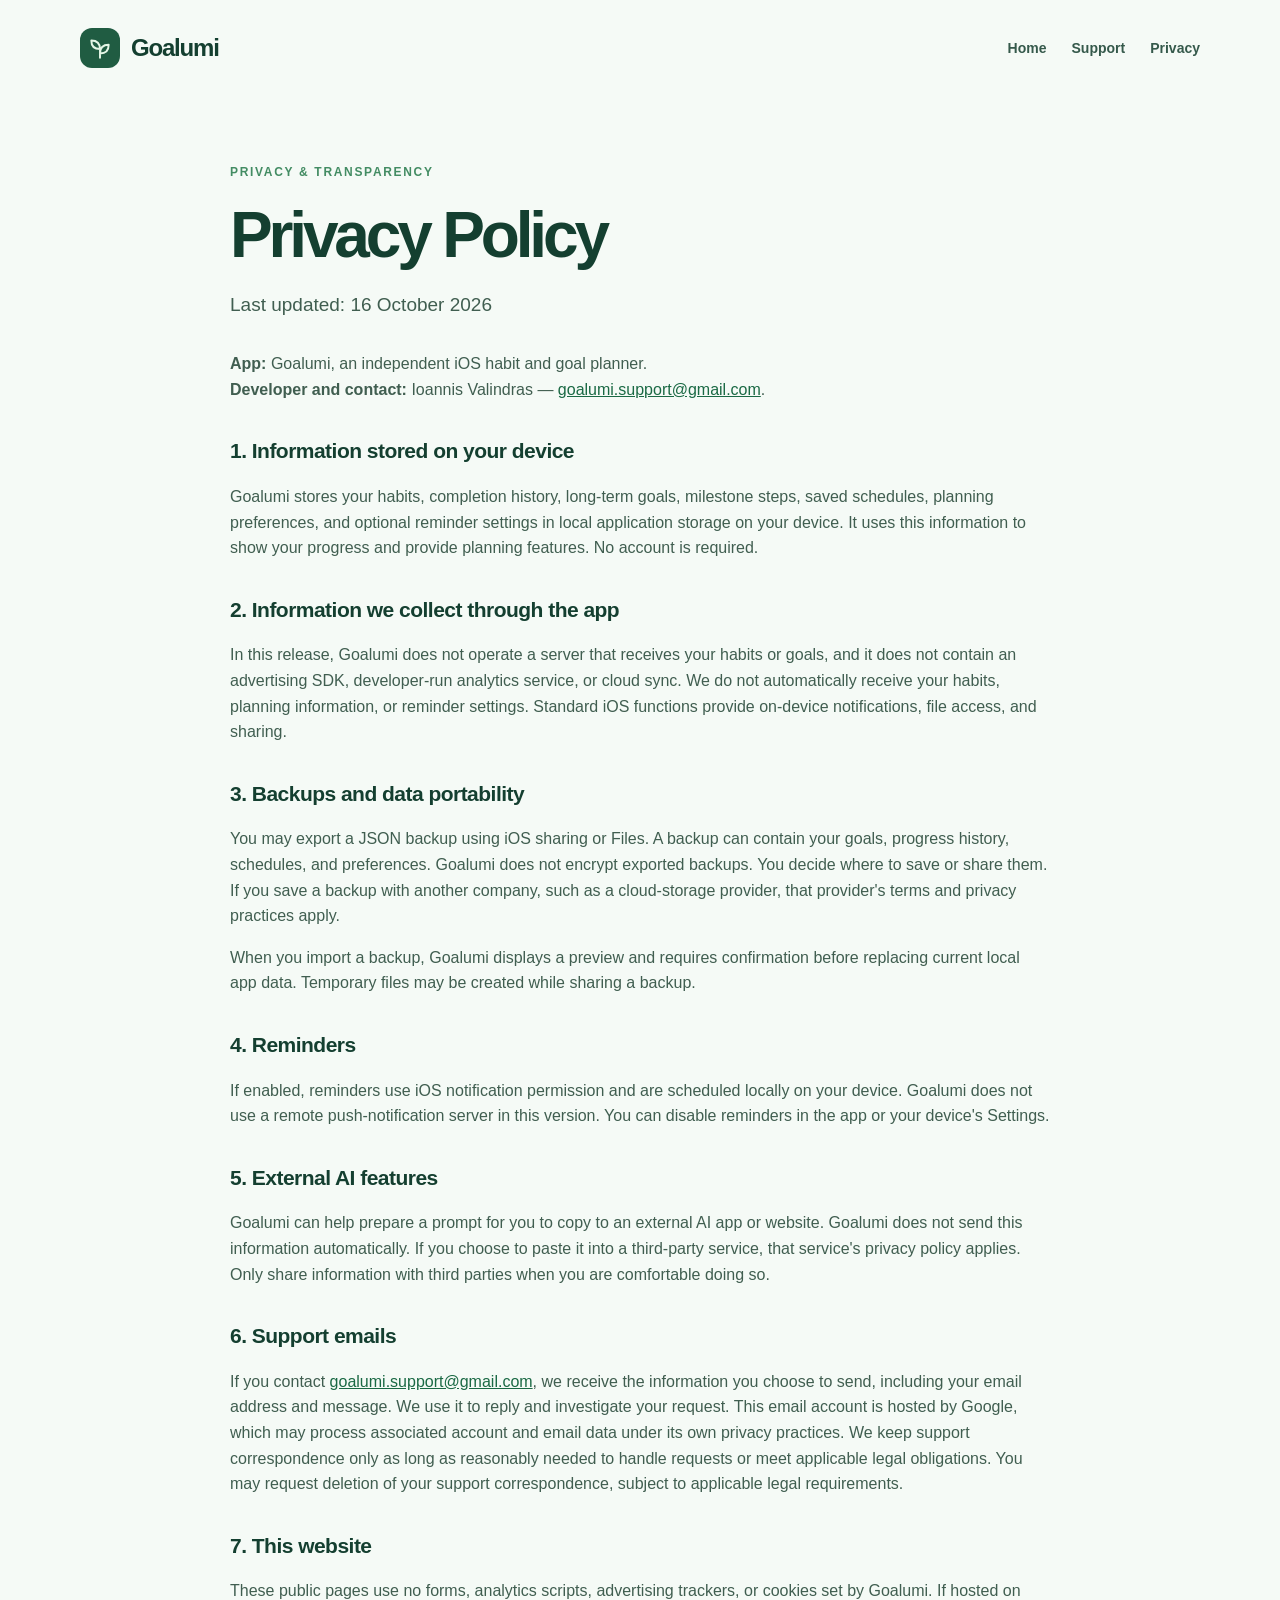
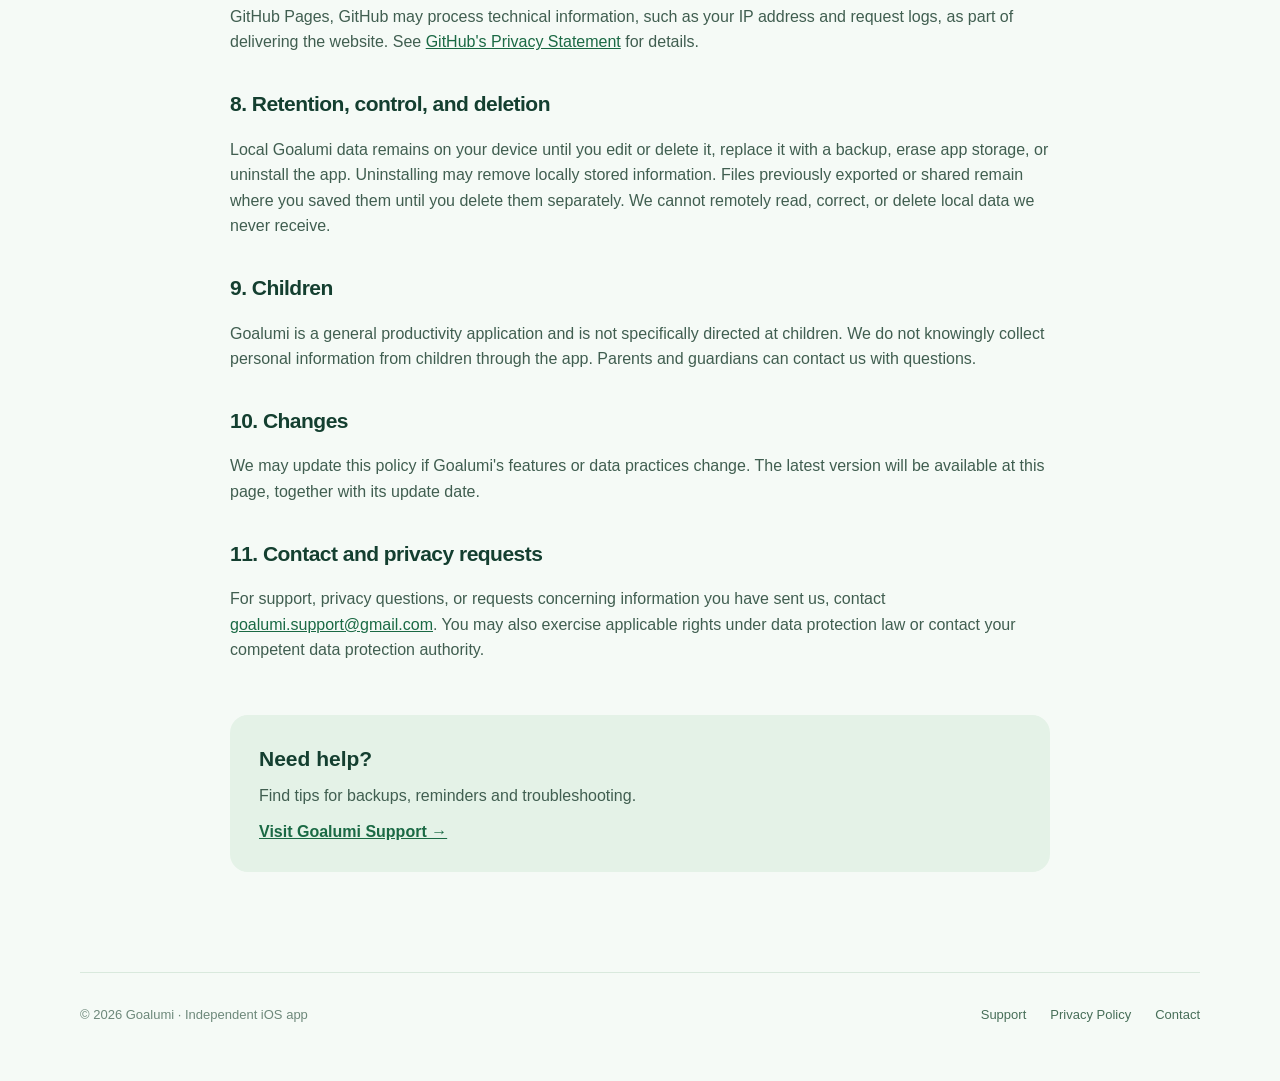
==== privacy.html @ 4074c79c "Add files via upload" ====
<!doctype html><html lang="en"><head><meta charset="utf-8"><meta name="viewport" content="width=device-width,initial-scale=1"><meta name="color-scheme" content="light"><meta name="theme-color" content="#edf6ee"><meta name="description" content="Goalumi helps you build habits and turn bigger goals into small, manageable steps."><link rel="icon" href="assets/goalumi-icon.png" type="image/png"><link rel="stylesheet" href="styles.css"><title>Goalumi — Privacy Policy</title></head><body><header class="topbar wrap"><a class="brand" href="index.html"><span class="mark"><svg viewBox="0 0 24 24" aria-hidden="true"><path d="M12 21v-8M12 13C6.5 13 4 9.6 4 5c5 0 8 2.7 8 8ZM12 17c0-5.4 2.5-8 8-8 0 5.4-2.5 8-8 8Z"/></svg></span>Goalumi</a><nav aria-label="Site"><a href="index.html">Home</a><a href="support.html">Support</a><a href="privacy.html">Privacy</a></nav></header><main class="wrap interior legal"><span class="eyebrow">PRIVACY & TRANSPARENCY</span><h1>Privacy Policy</h1><p class="intro">Last updated: 16 October 2026</p><p><strong>App:</strong> Goalumi, an independent iOS habit and goal planner.<br><strong>Developer and contact:</strong> Ioannis Valindras — <a href="mailto:goalumi.support@gmail.com">goalumi.support@gmail.com</a>.</p><h2>1. Information stored on your device</h2><p>Goalumi stores your habits, completion history, long-term goals, milestone steps, saved schedules, planning preferences, and optional reminder settings in local application storage on your device. It uses this information to show your progress and provide planning features. No account is required.</p><h2>2. Information we collect through the app</h2><p>In this release, Goalumi does not operate a server that receives your habits or goals, and it does not contain an advertising SDK, developer-run analytics service, or cloud sync. We do not automatically receive your habits, planning information, or reminder settings. Standard iOS functions provide on-device notifications, file access, and sharing.</p><h2>3. Backups and data portability</h2><p>You may export a JSON backup using iOS sharing or Files. A backup can contain your goals, progress history, schedules, and preferences. Goalumi does not encrypt exported backups. You decide where to save or share them. If you save a backup with another company, such as a cloud-storage provider, that provider's terms and privacy practices apply.</p><p>When you import a backup, Goalumi displays a preview and requires confirmation before replacing current local app data. Temporary files may be created while sharing a backup.</p><h2>4. Reminders</h2><p>If enabled, reminders use iOS notification permission and are scheduled locally on your device. Goalumi does not use a remote push-notification server in this version. You can disable reminders in the app or your device's Settings.</p><h2>5. External AI features</h2><p>Goalumi can help prepare a prompt for you to copy to an external AI app or website. Goalumi does not send this information automatically. If you choose to paste it into a third-party service, that service's privacy policy applies. Only share information with third parties when you are comfortable doing so.</p><h2>6. Support emails</h2><p>If you contact <a href="mailto:goalumi.support@gmail.com">goalumi.support@gmail.com</a>, we receive the information you choose to send, including your email address and message. We use it to reply and investigate your request. This email account is hosted by Google, which may process associated account and email data under its own privacy practices. We keep support correspondence only as long as reasonably needed to handle requests or meet applicable legal obligations. You may request deletion of your support correspondence, subject to applicable legal requirements.</p><h2>7. This website</h2><p>These public pages use no forms, analytics scripts, advertising trackers, or cookies set by Goalumi. If hosted on GitHub Pages, GitHub may process technical information, such as your IP address and request logs, as part of delivering the website. See <a href="https://docs.github.com/en/site-policy/privacy-policies/github-general-privacy-statement" rel="noopener noreferrer">GitHub's Privacy Statement</a> for details.</p><h2>8. Retention, control, and deletion</h2><p>Local Goalumi data remains on your device until you edit or delete it, replace it with a backup, erase app storage, or uninstall the app. Uninstalling may remove locally stored information. Files previously exported or shared remain where you saved them until you delete them separately. We cannot remotely read, correct, or delete local data we never receive.</p><h2>9. Children</h2><p>Goalumi is a general productivity application and is not specifically directed at children. We do not knowingly collect personal information from children through the app. Parents and guardians can contact us with questions.</p><h2>10. Changes</h2><p>We may update this policy if Goalumi's features or data practices change. The latest version will be available at this page, together with its update date.</p><h2>11. Contact and privacy requests</h2><p>For support, privacy questions, or requests concerning information you have sent us, contact <a href="mailto:goalumi.support@gmail.com">goalumi.support@gmail.com</a>. You may also exercise applicable rights under data protection law or contact your competent data protection authority.</p><div class="softcall"><h3>Need help?</h3><p>Find tips for backups, reminders and troubleshooting.</p><a href="support.html">Visit Goalumi Support →</a></div></main><footer class="footer wrap"><span>© 2026 Goalumi · Independent iOS app</span><div><a href="support.html">Support</a><a href="privacy.html">Privacy Policy</a><a href="mailto:goalumi.support@gmail.com">Contact</a></div></footer></body></html>
---- styles.css ----
:root{color-scheme:light;--ink:#143f30;--green:#1e6547;--mint:#dff0e4;--bg:#f5faf6;--border:#d9e9dd;--secondary:#58736a}*{box-sizing:border-box}html{scroll-behavior:smooth}body{margin:0;background:var(--bg);color:var(--ink);font:16px/1.6 -apple-system,BlinkMacSystemFont,"Segoe UI",Arial,sans-serif}a{color:#1a6944}a:focus-visible,summary:focus-visible{outline:3px solid #8cd8a7;outline-offset:4px}.wrap{width:min(1120px,calc(100% - 44px));margin-inline:auto}.topbar{min-height:96px;display:flex;justify-content:space-between;align-items:center}.brand{display:flex;align-items:center;gap:11px;font-weight:800;letter-spacing:-.05em;font-size:24px;text-decoration:none;color:var(--ink)}.mark{display:grid;place-items:center;width:40px;height:40px;border-radius:12px;background:#205c42}.mark svg{width:26px;height:26px;fill:none;stroke:#e4f6e6;stroke-width:1.8;stroke-linecap:round;stroke-linejoin:round}.topbar nav{display:flex;gap:25px}.topbar nav a{font-size:14px;font-weight:650;text-decoration:none;color:#35594b}.topbar nav a:hover,.footer a:hover{text-decoration:underline}.hero{display:grid;grid-template-columns:1.2fr .8fr;min-height:660px;align-items:center;gap:50px;padding-block:52px 65px}.eyebrow{font-size:12px;font-weight:800;letter-spacing:.14em;color:#438c63;text-transform:uppercase}.eyedot{display:inline-block;width:9px;height:9px;border-radius:50%;background:#54af78;margin-right:9px}.hero h1{font-size:clamp(44px,5.4vw,79px);letter-spacing:-.07em;line-height:1.13;margin:24px 0}.hero h1 em{font-style:normal;color:#30865a}.lead{font-size:20px;max-width:540px;color:#466a58;line-height:1.55}.tags{display:flex;flex-wrap:wrap;gap:9px;margin-top:25px}.tags span{background:#e4f3e8;border:1px solid #d2e9d9;padding:6px 12px;border-radius:99px;font-size:13px;color:#286746;font-weight:700}.muted{color:#648474;font-size:14px}.mainbutton{display:inline-flex;gap:25px;background:#1f6344;color:white;text-decoration:none;padding:13px 20px;border-radius:13px;font-weight:700;margin-top:14px}.hero-visual{position:relative;display:flex;justify-content:center;align-items:center;min-height:570px}.visual-back{position:absolute;border-radius:44%;width:94%;height:84%;background:radial-gradient(circle at 40% 40%,#c0e6c5,#e3f1e4 65%,transparent 80%);filter:blur(13px)}.hero-visual img{position:relative;width:300px;max-width:80%;height:560px;object-fit:cover;object-position:top;border-radius:30px;box-shadow:0 34px 85px #17432d22;border:8px solid #f8fcf9}.visual-note{position:absolute;bottom:36px;right:0;background:white;border:1px solid #dceee0;border-radius:12px;padding:12px 16px;font-size:13px;font-weight:800;color:#2d6d4a;box-shadow:0 16px 32px #224a3522}.features{padding-block:78px;border-top:1px solid var(--border);display:grid;grid-template-columns:.75fr 1.25fr;gap:85px}.features h2{font-size:clamp(34px,4vw,55px);letter-spacing:-.06em;line-height:1.2}.feature-list article{display:flex;gap:25px;border-bottom:1px solid var(--border);padding:25px 0}.feature-list article:first-child{padding-top:4px}.number{color:#78b68e;font-weight:850;font-size:15px}.feature-list h3{font-size:20px;letter-spacing:-.02em;margin:0 0 4px}.feature-list p{color:#527061;margin:0}.bottom-cta{background:#e4f2e7;padding:44px 54px;border-radius:22px;margin-bottom:65px}.bottom-cta h2{font-size:29px;letter-spacing:-.04em;margin:0 0 7px}.bottom-cta p{color:#527061;margin:0}.links{display:flex;gap:25px;margin-top:15px}.links a{font-weight:750;text-decoration:none}.footer{border-top:1px solid var(--border);padding-block:32px 55px;display:flex;justify-content:space-between;gap:30px;font-size:13px;color:#6d887a}.footer div{display:flex;gap:24px}.footer a{text-decoration:none;color:#476e58}.interior{max-width:790px;min-height:73vh;padding-block:62px 100px}.interior h1{font-size:clamp(42px,6vw,64px);letter-spacing:-.065em;line-height:1.13;margin:15px 0 17px}.intro{font-size:19px;color:#537261;margin-bottom:31px}.interior h2{margin:40px 0 11px;letter-spacing:-.025em;font-size:24px}.contact-card{display:flex;align-items:center;gap:20px;background:#e1f1e6;border:1px solid #c8e5d2;padding:23px;border-radius:17px;text-decoration:none;color:#215f42}.contact-card .contact-icon{font-size:28px}.contact-card span:nth-child(2){flex:1}.contact-card strong{font-size:18px}.contact-card small{display:block;color:#517d61}.faq{border-top:1px solid var(--border)}.faq details{border-bottom:1px solid var(--border);padding:17px 0}.faq summary{font-weight:750;cursor:pointer;list-style-position:outside}.faq p{color:#527061;margin:9px 0 3px}.softcall{margin-top:52px;background:#e4f2e7;padding:27px 29px;border-radius:18px}.softcall h3{margin:0 0 7px;font-size:21px}.softcall p{color:#557464;margin:0 0 11px}.softcall a{font-weight:750}.legal{max-width:820px}.legal h2{margin-top:32px;font-size:21px}.legal p{color:#405e50}.legal a{overflow-wrap:anywhere}@media(max-width:760px){.topbar{min-height:76px}.topbar nav{gap:14px}.topbar nav a{font-size:13px}.brand{font-size:20px}.hero{grid-template-columns:1fr;padding:45px 0;gap:10px}.hero h1{font-size:clamp(42px,11vw,66px)}.hero-visual{min-height:460px}.hero-visual img{height:425px;width:230px}.visual-note{right:5%;bottom:8px}.features{grid-template-columns:1fr;gap:20px;padding-block:50px}.bottom-cta{padding:30px 25px}.footer{flex-direction:column;gap:15px}.interior{padding-block:45px 75px}.contact-card strong{font-size:15px}.links{flex-direction:column;gap:10px}}@media(prefers-reduced-motion:reduce){html{scroll-behavior:auto}}
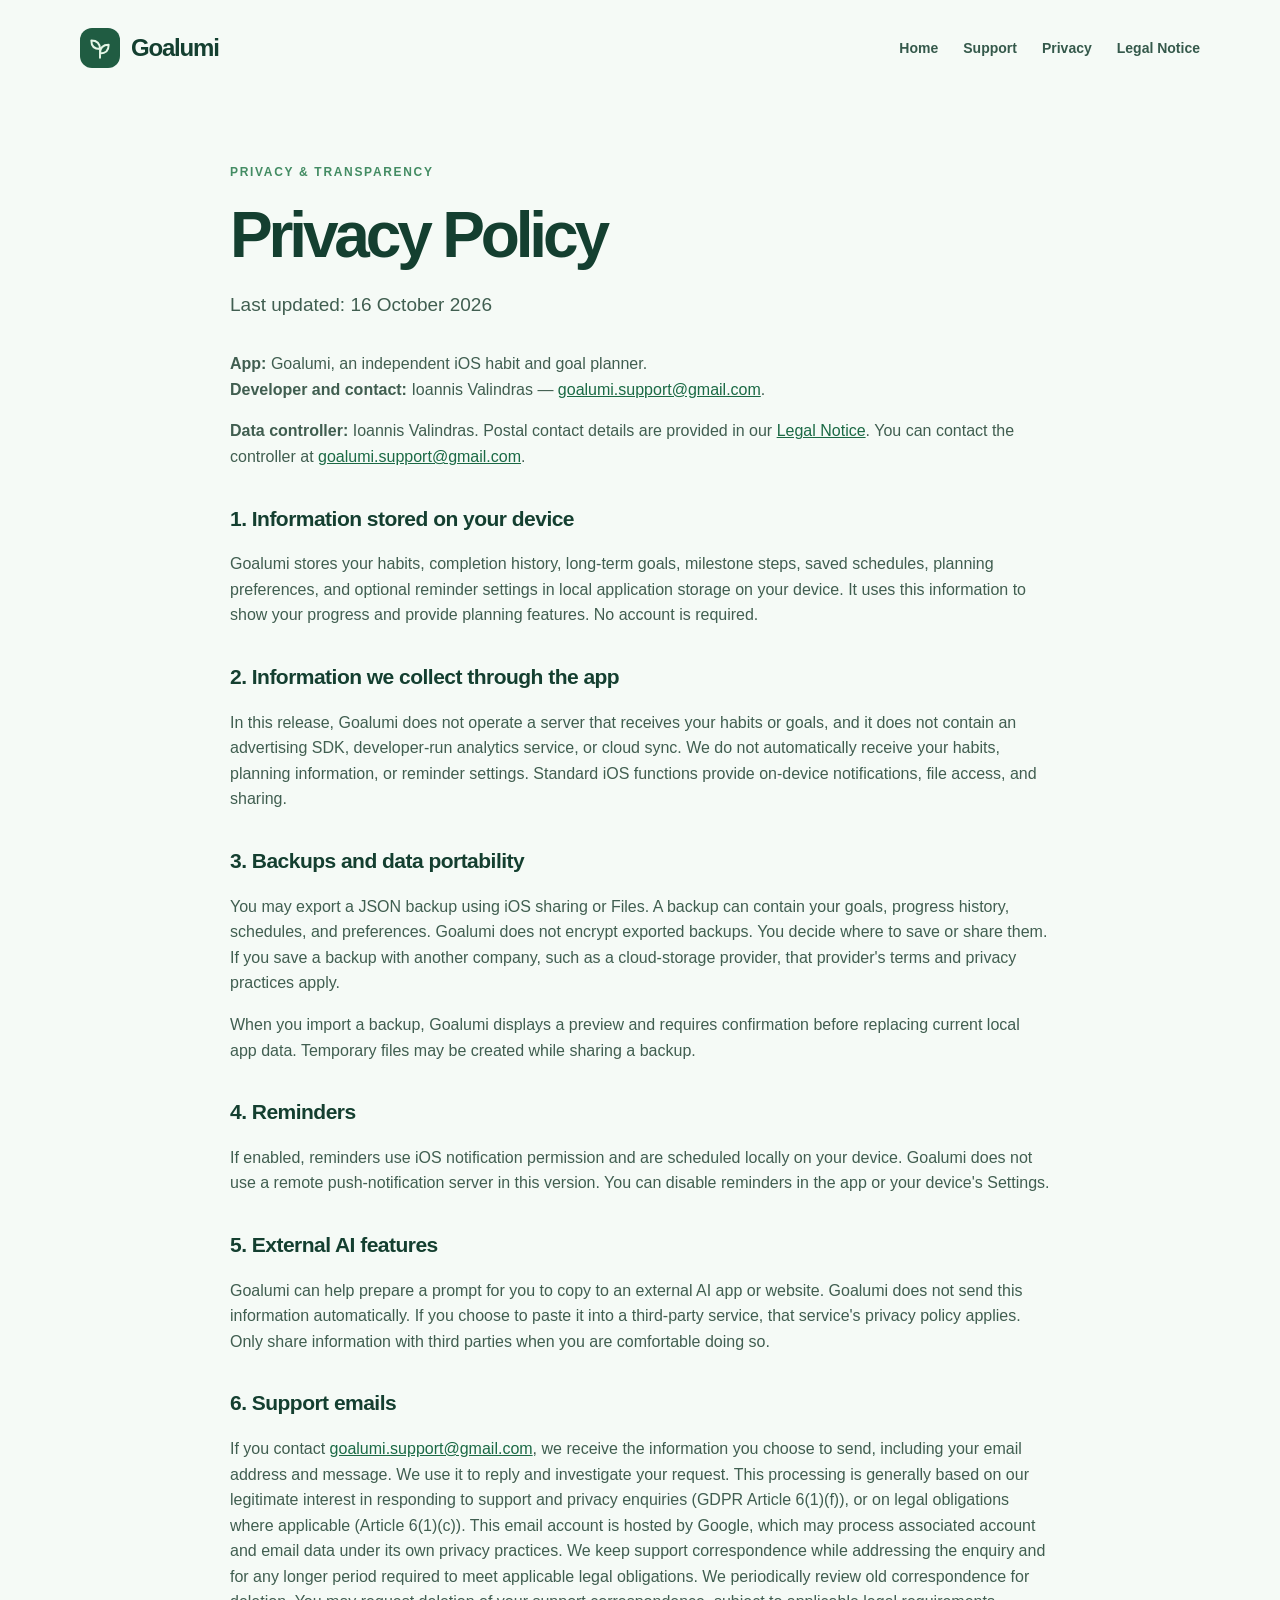
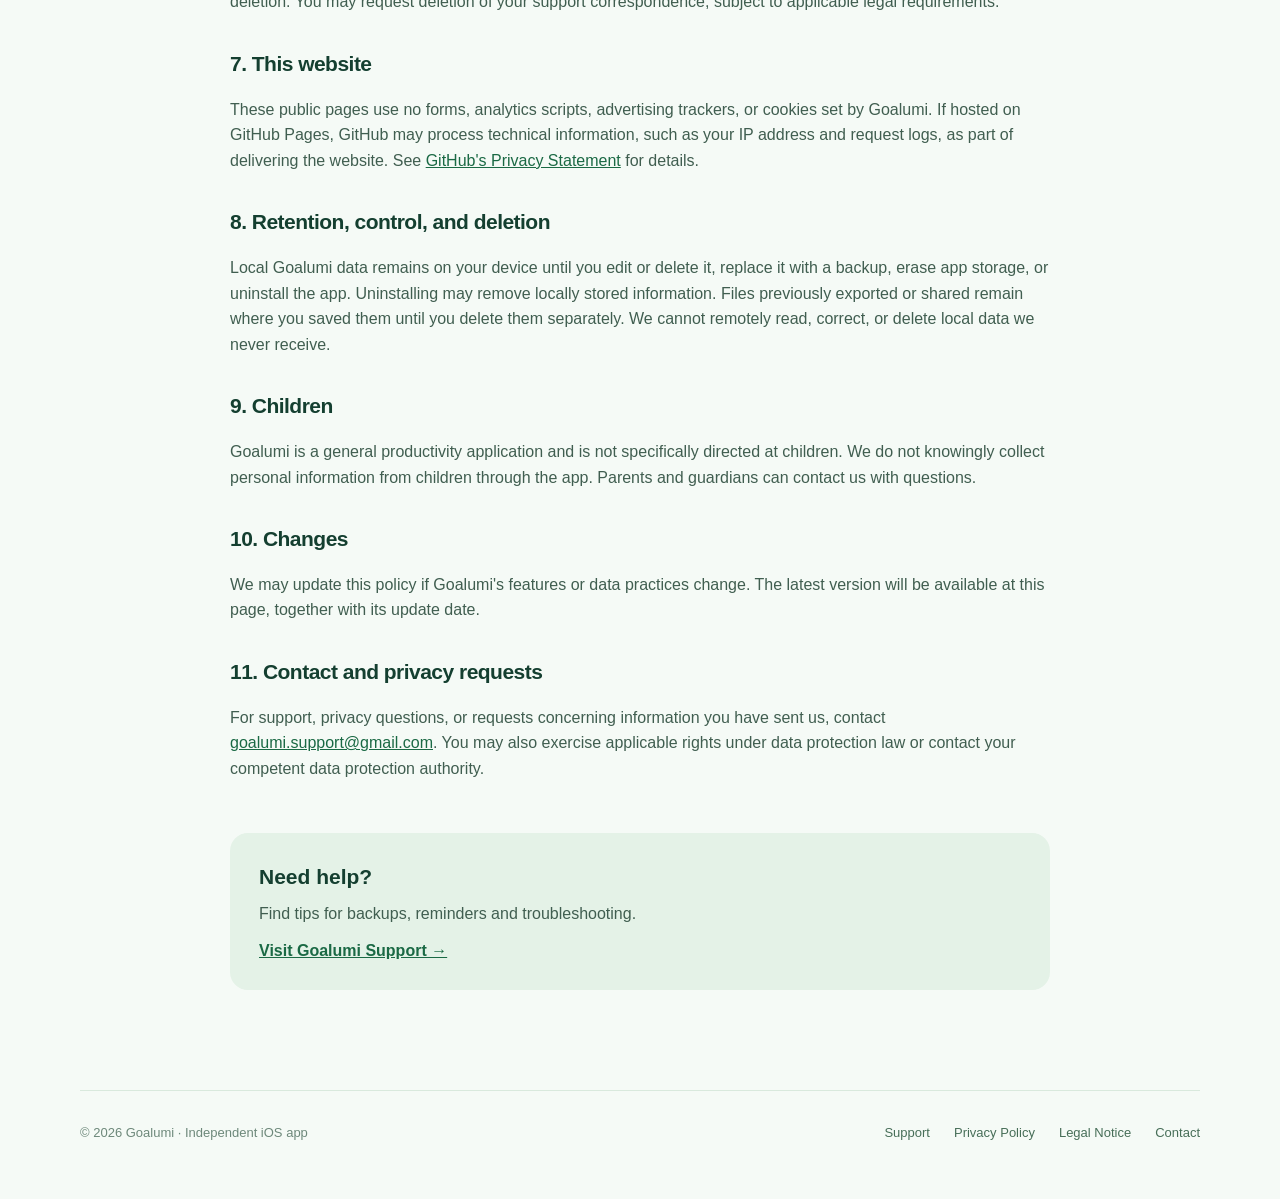
==== commit e6fe151c: "Add files via upload" ====
--- a/privacy.html
+++ b/privacy.html
@@ -1 +1 @@
-<!doctype html><html lang="en"><head><meta charset="utf-8"><meta name="viewport" content="width=device-width,initial-scale=1"><meta name="color-scheme" content="light"><meta name="theme-color" content="#edf6ee"><meta name="description" content="Goalumi helps you build habits and turn bigger goals into small, manageable steps."><link rel="icon" href="assets/goalumi-icon.png" type="image/png"><link rel="stylesheet" href="styles.css"><title>Goalumi — Privacy Policy</title></head><body><header class="topbar wrap"><a class="brand" href="index.html"><span class="mark"><svg viewBox="0 0 24 24" aria-hidden="true"><path d="M12 21v-8M12 13C6.5 13 4 9.6 4 5c5 0 8 2.7 8 8ZM12 17c0-5.4 2.5-8 8-8 0 5.4-2.5 8-8 8Z"/></svg></span>Goalumi</a><nav aria-label="Site"><a href="index.html">Home</a><a href="support.html">Support</a><a href="privacy.html">Privacy</a></nav></header><main class="wrap interior legal"><span class="eyebrow">PRIVACY & TRANSPARENCY</span><h1>Privacy Policy</h1><p class="intro">Last updated: 16 October 2026</p><p><strong>App:</strong> Goalumi, an independent iOS habit and goal planner.<br><strong>Developer and contact:</strong> Ioannis Valindras — <a href="mailto:goalumi.support@gmail.com">goalumi.support@gmail.com</a>.</p><h2>1. Information stored on your device</h2><p>Goalumi stores your habits, completion history, long-term goals, milestone steps, saved schedules, planning preferences, and optional reminder settings in local application storage on your device. It uses this information to show your progress and provide planning features. No account is required.</p><h2>2. Information we collect through the app</h2><p>In this release, Goalumi does not operate a server that receives your habits or goals, and it does not contain an advertising SDK, developer-run analytics service, or cloud sync. We do not automatically receive your habits, planning information, or reminder settings. Standard iOS functions provide on-device notifications, file access, and sharing.</p><h2>3. Backups and data portability</h2><p>You may export a JSON backup using iOS sharing or Files. A backup can contain your goals, progress history, schedules, and preferences. Goalumi does not encrypt exported backups. You decide where to save or share them. If you save a backup with another company, such as a cloud-storage provider, that provider's terms and privacy practices apply.</p><p>When you import a backup, Goalumi displays a preview and requires confirmation before replacing current local app data. Temporary files may be created while sharing a backup.</p><h2>4. Reminders</h2><p>If enabled, reminders use iOS notification permission and are scheduled locally on your device. Goalumi does not use a remote push-notification server in this version. You can disable reminders in the app or your device's Settings.</p><h2>5. External AI features</h2><p>Goalumi can help prepare a prompt for you to copy to an external AI app or website. Goalumi does not send this information automatically. If you choose to paste it into a third-party service, that service's privacy policy applies. Only share information with third parties when you are comfortable doing so.</p><h2>6. Support emails</h2><p>If you contact <a href="mailto:goalumi.support@gmail.com">goalumi.support@gmail.com</a>, we receive the information you choose to send, including your email address and message. We use it to reply and investigate your request. This email account is hosted by Google, which may process associated account and email data under its own privacy practices. We keep support correspondence only as long as reasonably needed to handle requests or meet applicable legal obligations. You may request deletion of your support correspondence, subject to applicable legal requirements.</p><h2>7. This website</h2><p>These public pages use no forms, analytics scripts, advertising trackers, or cookies set by Goalumi. If hosted on GitHub Pages, GitHub may process technical information, such as your IP address and request logs, as part of delivering the website. See <a href="https://docs.github.com/en/site-policy/privacy-policies/github-general-privacy-statement" rel="noopener noreferrer">GitHub's Privacy Statement</a> for details.</p><h2>8. Retention, control, and deletion</h2><p>Local Goalumi data remains on your device until you edit or delete it, replace it with a backup, erase app storage, or uninstall the app. Uninstalling may remove locally stored information. Files previously exported or shared remain where you saved them until you delete them separately. We cannot remotely read, correct, or delete local data we never receive.</p><h2>9. Children</h2><p>Goalumi is a general productivity application and is not specifically directed at children. We do not knowingly collect personal information from children through the app. Parents and guardians can contact us with questions.</p><h2>10. Changes</h2><p>We may update this policy if Goalumi's features or data practices change. The latest version will be available at this page, together with its update date.</p><h2>11. Contact and privacy requests</h2><p>For support, privacy questions, or requests concerning information you have sent us, contact <a href="mailto:goalumi.support@gmail.com">goalumi.support@gmail.com</a>. You may also exercise applicable rights under data protection law or contact your competent data protection authority.</p><div class="softcall"><h3>Need help?</h3><p>Find tips for backups, reminders and troubleshooting.</p><a href="support.html">Visit Goalumi Support →</a></div></main><footer class="footer wrap"><span>© 2026 Goalumi · Independent iOS app</span><div><a href="support.html">Support</a><a href="privacy.html">Privacy Policy</a><a href="mailto:goalumi.support@gmail.com">Contact</a></div></footer></body></html>+<!doctype html><html lang="en"><head><meta charset="utf-8"><meta name="viewport" content="width=device-width,initial-scale=1"><meta name="color-scheme" content="light"><meta name="theme-color" content="#edf6ee"><meta name="description" content="Goalumi helps you build habits and turn bigger goals into small, manageable steps."><link rel="icon" href="assets/goalumi-icon.png" type="image/png"><link rel="stylesheet" href="styles.css"><title>Goalumi — Privacy Policy</title></head><body><header class="topbar wrap"><a class="brand" href="index.html"><span class="mark"><svg viewBox="0 0 24 24" aria-hidden="true"><path d="M12 21v-8M12 13C6.5 13 4 9.6 4 5c5 0 8 2.7 8 8ZM12 17c0-5.4 2.5-8 8-8 0 5.4-2.5 8-8 8Z"/></svg></span>Goalumi</a><nav aria-label="Site"><a href="index.html">Home</a><a href="support.html">Support</a><a href="privacy.html">Privacy</a><a href="impressum.html">Legal Notice</a></nav></header><main class="wrap interior legal"><span class="eyebrow">PRIVACY & TRANSPARENCY</span><h1>Privacy Policy</h1><p class="intro">Last updated: 16 October 2026</p><p><strong>App:</strong> Goalumi, an independent iOS habit and goal planner.<br><strong>Developer and contact:</strong> Ioannis Valindras — <a href="mailto:goalumi.support@gmail.com">goalumi.support@gmail.com</a>.</p><p><strong>Data controller:</strong> Ioannis Valindras. Postal contact details are provided in our <a href="impressum.html">Legal Notice</a>. You can contact the controller at <a href="mailto:goalumi.support@gmail.com">goalumi.support@gmail.com</a>.</p><h2>1. Information stored on your device</h2><p>Goalumi stores your habits, completion history, long-term goals, milestone steps, saved schedules, planning preferences, and optional reminder settings in local application storage on your device. It uses this information to show your progress and provide planning features. No account is required.</p><h2>2. Information we collect through the app</h2><p>In this release, Goalumi does not operate a server that receives your habits or goals, and it does not contain an advertising SDK, developer-run analytics service, or cloud sync. We do not automatically receive your habits, planning information, or reminder settings. Standard iOS functions provide on-device notifications, file access, and sharing.</p><h2>3. Backups and data portability</h2><p>You may export a JSON backup using iOS sharing or Files. A backup can contain your goals, progress history, schedules, and preferences. Goalumi does not encrypt exported backups. You decide where to save or share them. If you save a backup with another company, such as a cloud-storage provider, that provider's terms and privacy practices apply.</p><p>When you import a backup, Goalumi displays a preview and requires confirmation before replacing current local app data. Temporary files may be created while sharing a backup.</p><h2>4. Reminders</h2><p>If enabled, reminders use iOS notification permission and are scheduled locally on your device. Goalumi does not use a remote push-notification server in this version. You can disable reminders in the app or your device's Settings.</p><h2>5. External AI features</h2><p>Goalumi can help prepare a prompt for you to copy to an external AI app or website. Goalumi does not send this information automatically. If you choose to paste it into a third-party service, that service's privacy policy applies. Only share information with third parties when you are comfortable doing so.</p><h2>6. Support emails</h2><p>If you contact <a href="mailto:goalumi.support@gmail.com">goalumi.support@gmail.com</a>, we receive the information you choose to send, including your email address and message. We use it to reply and investigate your request. This processing is generally based on our legitimate interest in responding to support and privacy enquiries (GDPR Article 6(1)(f)), or on legal obligations where applicable (Article 6(1)(c)). This email account is hosted by Google, which may process associated account and email data under its own privacy practices. We keep support correspondence while addressing the enquiry and for any longer period required to meet applicable legal obligations. We periodically review old correspondence for deletion. You may request deletion of your support correspondence, subject to applicable legal requirements.</p><h2>7. This website</h2><p>These public pages use no forms, analytics scripts, advertising trackers, or cookies set by Goalumi. If hosted on GitHub Pages, GitHub may process technical information, such as your IP address and request logs, as part of delivering the website. See <a href="https://docs.github.com/en/site-policy/privacy-policies/github-general-privacy-statement" rel="noopener noreferrer">GitHub's Privacy Statement</a> for details.</p><h2>8. Retention, control, and deletion</h2><p>Local Goalumi data remains on your device until you edit or delete it, replace it with a backup, erase app storage, or uninstall the app. Uninstalling may remove locally stored information. Files previously exported or shared remain where you saved them until you delete them separately. We cannot remotely read, correct, or delete local data we never receive.</p><h2>9. Children</h2><p>Goalumi is a general productivity application and is not specifically directed at children. We do not knowingly collect personal information from children through the app. Parents and guardians can contact us with questions.</p><h2>10. Changes</h2><p>We may update this policy if Goalumi's features or data practices change. The latest version will be available at this page, together with its update date.</p><h2>11. Contact and privacy requests</h2><p>For support, privacy questions, or requests concerning information you have sent us, contact <a href="mailto:goalumi.support@gmail.com">goalumi.support@gmail.com</a>. You may also exercise applicable rights under data protection law or contact your competent data protection authority.</p><div class="softcall"><h3>Need help?</h3><p>Find tips for backups, reminders and troubleshooting.</p><a href="support.html">Visit Goalumi Support →</a></div></main><footer class="footer wrap"><span>© 2026 Goalumi · Independent iOS app</span><div><a href="support.html">Support</a><a href="privacy.html">Privacy Policy</a><a href="impressum.html">Legal Notice</a><a href="mailto:goalumi.support@gmail.com">Contact</a></div></footer></body></html>
--- a/styles.css
+++ b/styles.css
@@ -1 +1,3 @@
-:root{color-scheme:light;--ink:#143f30;--green:#1e6547;--mint:#dff0e4;--bg:#f5faf6;--border:#d9e9dd;--secondary:#58736a}*{box-sizing:border-box}html{scroll-behavior:smooth}body{margin:0;background:var(--bg);color:var(--ink);font:16px/1.6 -apple-system,BlinkMacSystemFont,"Segoe UI",Arial,sans-serif}a{color:#1a6944}a:focus-visible,summary:focus-visible{outline:3px solid #8cd8a7;outline-offset:4px}.wrap{width:min(1120px,calc(100% - 44px));margin-inline:auto}.topbar{min-height:96px;display:flex;justify-content:space-between;align-items:center}.brand{display:flex;align-items:center;gap:11px;font-weight:800;letter-spacing:-.05em;font-size:24px;text-decoration:none;color:var(--ink)}.mark{display:grid;place-items:center;width:40px;height:40px;border-radius:12px;background:#205c42}.mark svg{width:26px;height:26px;fill:none;stroke:#e4f6e6;stroke-width:1.8;stroke-linecap:round;stroke-linejoin:round}.topbar nav{display:flex;gap:25px}.topbar nav a{font-size:14px;font-weight:650;text-decoration:none;color:#35594b}.topbar nav a:hover,.footer a:hover{text-decoration:underline}.hero{display:grid;grid-template-columns:1.2fr .8fr;min-height:660px;align-items:center;gap:50px;padding-block:52px 65px}.eyebrow{font-size:12px;font-weight:800;letter-spacing:.14em;color:#438c63;text-transform:uppercase}.eyedot{display:inline-block;width:9px;height:9px;border-radius:50%;background:#54af78;margin-right:9px}.hero h1{font-size:clamp(44px,5.4vw,79px);letter-spacing:-.07em;line-height:1.13;margin:24px 0}.hero h1 em{font-style:normal;color:#30865a}.lead{font-size:20px;max-width:540px;color:#466a58;line-height:1.55}.tags{display:flex;flex-wrap:wrap;gap:9px;margin-top:25px}.tags span{background:#e4f3e8;border:1px solid #d2e9d9;padding:6px 12px;border-radius:99px;font-size:13px;color:#286746;font-weight:700}.muted{color:#648474;font-size:14px}.mainbutton{display:inline-flex;gap:25px;background:#1f6344;color:white;text-decoration:none;padding:13px 20px;border-radius:13px;font-weight:700;margin-top:14px}.hero-visual{position:relative;display:flex;justify-content:center;align-items:center;min-height:570px}.visual-back{position:absolute;border-radius:44%;width:94%;height:84%;background:radial-gradient(circle at 40% 40%,#c0e6c5,#e3f1e4 65%,transparent 80%);filter:blur(13px)}.hero-visual img{position:relative;width:300px;max-width:80%;height:560px;object-fit:cover;object-position:top;border-radius:30px;box-shadow:0 34px 85px #17432d22;border:8px solid #f8fcf9}.visual-note{position:absolute;bottom:36px;right:0;background:white;border:1px solid #dceee0;border-radius:12px;padding:12px 16px;font-size:13px;font-weight:800;color:#2d6d4a;box-shadow:0 16px 32px #224a3522}.features{padding-block:78px;border-top:1px solid var(--border);display:grid;grid-template-columns:.75fr 1.25fr;gap:85px}.features h2{font-size:clamp(34px,4vw,55px);letter-spacing:-.06em;line-height:1.2}.feature-list article{display:flex;gap:25px;border-bottom:1px solid var(--border);padding:25px 0}.feature-list article:first-child{padding-top:4px}.number{color:#78b68e;font-weight:850;font-size:15px}.feature-list h3{font-size:20px;letter-spacing:-.02em;margin:0 0 4px}.feature-list p{color:#527061;margin:0}.bottom-cta{background:#e4f2e7;padding:44px 54px;border-radius:22px;margin-bottom:65px}.bottom-cta h2{font-size:29px;letter-spacing:-.04em;margin:0 0 7px}.bottom-cta p{color:#527061;margin:0}.links{display:flex;gap:25px;margin-top:15px}.links a{font-weight:750;text-decoration:none}.footer{border-top:1px solid var(--border);padding-block:32px 55px;display:flex;justify-content:space-between;gap:30px;font-size:13px;color:#6d887a}.footer div{display:flex;gap:24px}.footer a{text-decoration:none;color:#476e58}.interior{max-width:790px;min-height:73vh;padding-block:62px 100px}.interior h1{font-size:clamp(42px,6vw,64px);letter-spacing:-.065em;line-height:1.13;margin:15px 0 17px}.intro{font-size:19px;color:#537261;margin-bottom:31px}.interior h2{margin:40px 0 11px;letter-spacing:-.025em;font-size:24px}.contact-card{display:flex;align-items:center;gap:20px;background:#e1f1e6;border:1px solid #c8e5d2;padding:23px;border-radius:17px;text-decoration:none;color:#215f42}.contact-card .contact-icon{font-size:28px}.contact-card span:nth-child(2){flex:1}.contact-card strong{font-size:18px}.contact-card small{display:block;color:#517d61}.faq{border-top:1px solid var(--border)}.faq details{border-bottom:1px solid var(--border);padding:17px 0}.faq summary{font-weight:750;cursor:pointer;list-style-position:outside}.faq p{color:#527061;margin:9px 0 3px}.softcall{margin-top:52px;background:#e4f2e7;padding:27px 29px;border-radius:18px}.softcall h3{margin:0 0 7px;font-size:21px}.softcall p{color:#557464;margin:0 0 11px}.softcall a{font-weight:750}.legal{max-width:820px}.legal h2{margin-top:32px;font-size:21px}.legal p{color:#405e50}.legal a{overflow-wrap:anywhere}@media(max-width:760px){.topbar{min-height:76px}.topbar nav{gap:14px}.topbar nav a{font-size:13px}.brand{font-size:20px}.hero{grid-template-columns:1fr;padding:45px 0;gap:10px}.hero h1{font-size:clamp(42px,11vw,66px)}.hero-visual{min-height:460px}.hero-visual img{height:425px;width:230px}.visual-note{right:5%;bottom:8px}.features{grid-template-columns:1fr;gap:20px;padding-block:50px}.bottom-cta{padding:30px 25px}.footer{flex-direction:column;gap:15px}.interior{padding-block:45px 75px}.contact-card strong{font-size:15px}.links{flex-direction:column;gap:10px}}@media(prefers-reduced-motion:reduce){html{scroll-behavior:auto}}+:root{color-scheme:light;--ink:#143f30;--green:#1e6547;--mint:#dff0e4;--bg:#f5faf6;--border:#d9e9dd;--secondary:#58736a}*{box-sizing:border-box}html{scroll-behavior:smooth}body{margin:0;background:var(--bg);color:var(--ink);font:16px/1.6 -apple-system,BlinkMacSystemFont,"Segoe UI",Arial,sans-serif}a{color:#1a6944}a:focus-visible,summary:focus-visible{outline:3px solid #8cd8a7;outline-offset:4px}.wrap{width:min(1120px,calc(100% - 44px));margin-inline:auto}.topbar{min-height:96px;display:flex;justify-content:space-between;align-items:center}.brand{display:flex;align-items:center;gap:11px;font-weight:800;letter-spacing:-.05em;font-size:24px;text-decoration:none;color:var(--ink)}.mark{display:grid;place-items:center;width:40px;height:40px;border-radius:12px;background:#205c42}.mark svg{width:26px;height:26px;fill:none;stroke:#e4f6e6;stroke-width:1.8;stroke-linecap:round;stroke-linejoin:round}.topbar nav{display:flex;gap:25px}.topbar nav a{font-size:14px;font-weight:650;text-decoration:none;color:#35594b}.topbar nav a:hover,.footer a:hover{text-decoration:underline}.hero{display:grid;grid-template-columns:1.2fr .8fr;min-height:660px;align-items:center;gap:50px;padding-block:52px 65px}.eyebrow{font-size:12px;font-weight:800;letter-spacing:.14em;color:#438c63;text-transform:uppercase}.eyedot{display:inline-block;width:9px;height:9px;border-radius:50%;background:#54af78;margin-right:9px}.hero h1{font-size:clamp(44px,5.4vw,79px);letter-spacing:-.07em;line-height:1.13;margin:24px 0}.hero h1 em{font-style:normal;color:#30865a}.lead{font-size:20px;max-width:540px;color:#466a58;line-height:1.55}.tags{display:flex;flex-wrap:wrap;gap:9px;margin-top:25px}.tags span{background:#e4f3e8;border:1px solid #d2e9d9;padding:6px 12px;border-radius:99px;font-size:13px;color:#286746;font-weight:700}.muted{color:#648474;font-size:14px}.mainbutton{display:inline-flex;gap:25px;background:#1f6344;color:white;text-decoration:none;padding:13px 20px;border-radius:13px;font-weight:700;margin-top:14px}.hero-visual{position:relative;display:flex;justify-content:center;align-items:center;min-height:570px}.visual-back{position:absolute;border-radius:44%;width:94%;height:84%;background:radial-gradient(circle at 40% 40%,#c0e6c5,#e3f1e4 65%,transparent 80%);filter:blur(13px)}.hero-visual img{position:relative;width:300px;max-width:80%;height:560px;object-fit:cover;object-position:top;border-radius:30px;box-shadow:0 34px 85px #17432d22;border:8px solid #f8fcf9}.visual-note{position:absolute;bottom:36px;right:0;background:white;border:1px solid #dceee0;border-radius:12px;padding:12px 16px;font-size:13px;font-weight:800;color:#2d6d4a;box-shadow:0 16px 32px #224a3522}.features{padding-block:78px;border-top:1px solid var(--border);display:grid;grid-template-columns:.75fr 1.25fr;gap:85px}.features h2{font-size:clamp(34px,4vw,55px);letter-spacing:-.06em;line-height:1.2}.feature-list article{display:flex;gap:25px;border-bottom:1px solid var(--border);padding:25px 0}.feature-list article:first-child{padding-top:4px}.number{color:#78b68e;font-weight:850;font-size:15px}.feature-list h3{font-size:20px;letter-spacing:-.02em;margin:0 0 4px}.feature-list p{color:#527061;margin:0}.bottom-cta{background:#e4f2e7;padding:44px 54px;border-radius:22px;margin-bottom:65px}.bottom-cta h2{font-size:29px;letter-spacing:-.04em;margin:0 0 7px}.bottom-cta p{color:#527061;margin:0}.links{display:flex;gap:25px;margin-top:15px}.links a{font-weight:750;text-decoration:none}.footer{border-top:1px solid var(--border);padding-block:32px 55px;display:flex;justify-content:space-between;gap:30px;font-size:13px;color:#6d887a}.footer div{display:flex;gap:24px}.footer a{text-decoration:none;color:#476e58}.interior{max-width:790px;min-height:73vh;padding-block:62px 100px}.interior h1{font-size:clamp(42px,6vw,64px);letter-spacing:-.065em;line-height:1.13;margin:15px 0 17px}.intro{font-size:19px;color:#537261;margin-bottom:31px}.interior h2{margin:40px 0 11px;letter-spacing:-.025em;font-size:24px}.contact-card{display:flex;align-items:center;gap:20px;background:#e1f1e6;border:1px solid #c8e5d2;padding:23px;border-radius:17px;text-decoration:none;color:#215f42}.contact-card .contact-icon{font-size:28px}.contact-card span:nth-child(2){flex:1}.contact-card strong{font-size:18px}.contact-card small{display:block;color:#517d61}.faq{border-top:1px solid var(--border)}.faq details{border-bottom:1px solid var(--border);padding:17px 0}.faq summary{font-weight:750;cursor:pointer;list-style-position:outside}.faq p{color:#527061;margin:9px 0 3px}.softcall{margin-top:52px;background:#e4f2e7;padding:27px 29px;border-radius:18px}.softcall h3{margin:0 0 7px;font-size:21px}.softcall p{color:#557464;margin:0 0 11px}.softcall a{font-weight:750}.legal{max-width:820px}.legal h2{margin-top:32px;font-size:21px}.legal p{color:#405e50}.legal a{overflow-wrap:anywhere}@media(max-width:760px){.topbar{min-height:76px}.topbar nav{gap:14px}.topbar nav a{font-size:13px}.brand{font-size:20px}.hero{grid-template-columns:1fr;padding:45px 0;gap:10px}.hero h1{font-size:clamp(42px,11vw,66px)}.hero-visual{min-height:460px}.hero-visual img{height:425px;width:230px}.visual-note{right:5%;bottom:8px}.features{grid-template-columns:1fr;gap:20px;padding-block:50px}.bottom-cta{padding:30px 25px}.footer{flex-direction:column;gap:15px}.interior{padding-block:45px 75px}.contact-card strong{font-size:15px}.links{flex-direction:column;gap:10px}}@media(prefers-reduced-motion:reduce){html{scroll-behavior:auto}}
+.missing{color:#855119;background:#fff1d0;padding:2px 5px;border-radius:4px}.topbar nav{flex-wrap:wrap;justify-content:flex-end}.softcall[role="note"]{background:#fff3d9;border:1px solid #f0d29a;margin-top:14px}.softcall[role="note"] p{margin-bottom:0}.legal .softcall[role="note"] h3{font-size:17px}
+@media(max-width:500px){.topbar{align-items:flex-start;gap:8px;padding-top:14px;padding-bottom:12px}.topbar nav{gap:8px 12px;max-width:65%}.topbar nav a{font-size:12px}.footer div{flex-wrap:wrap;gap:8px 16px}}
